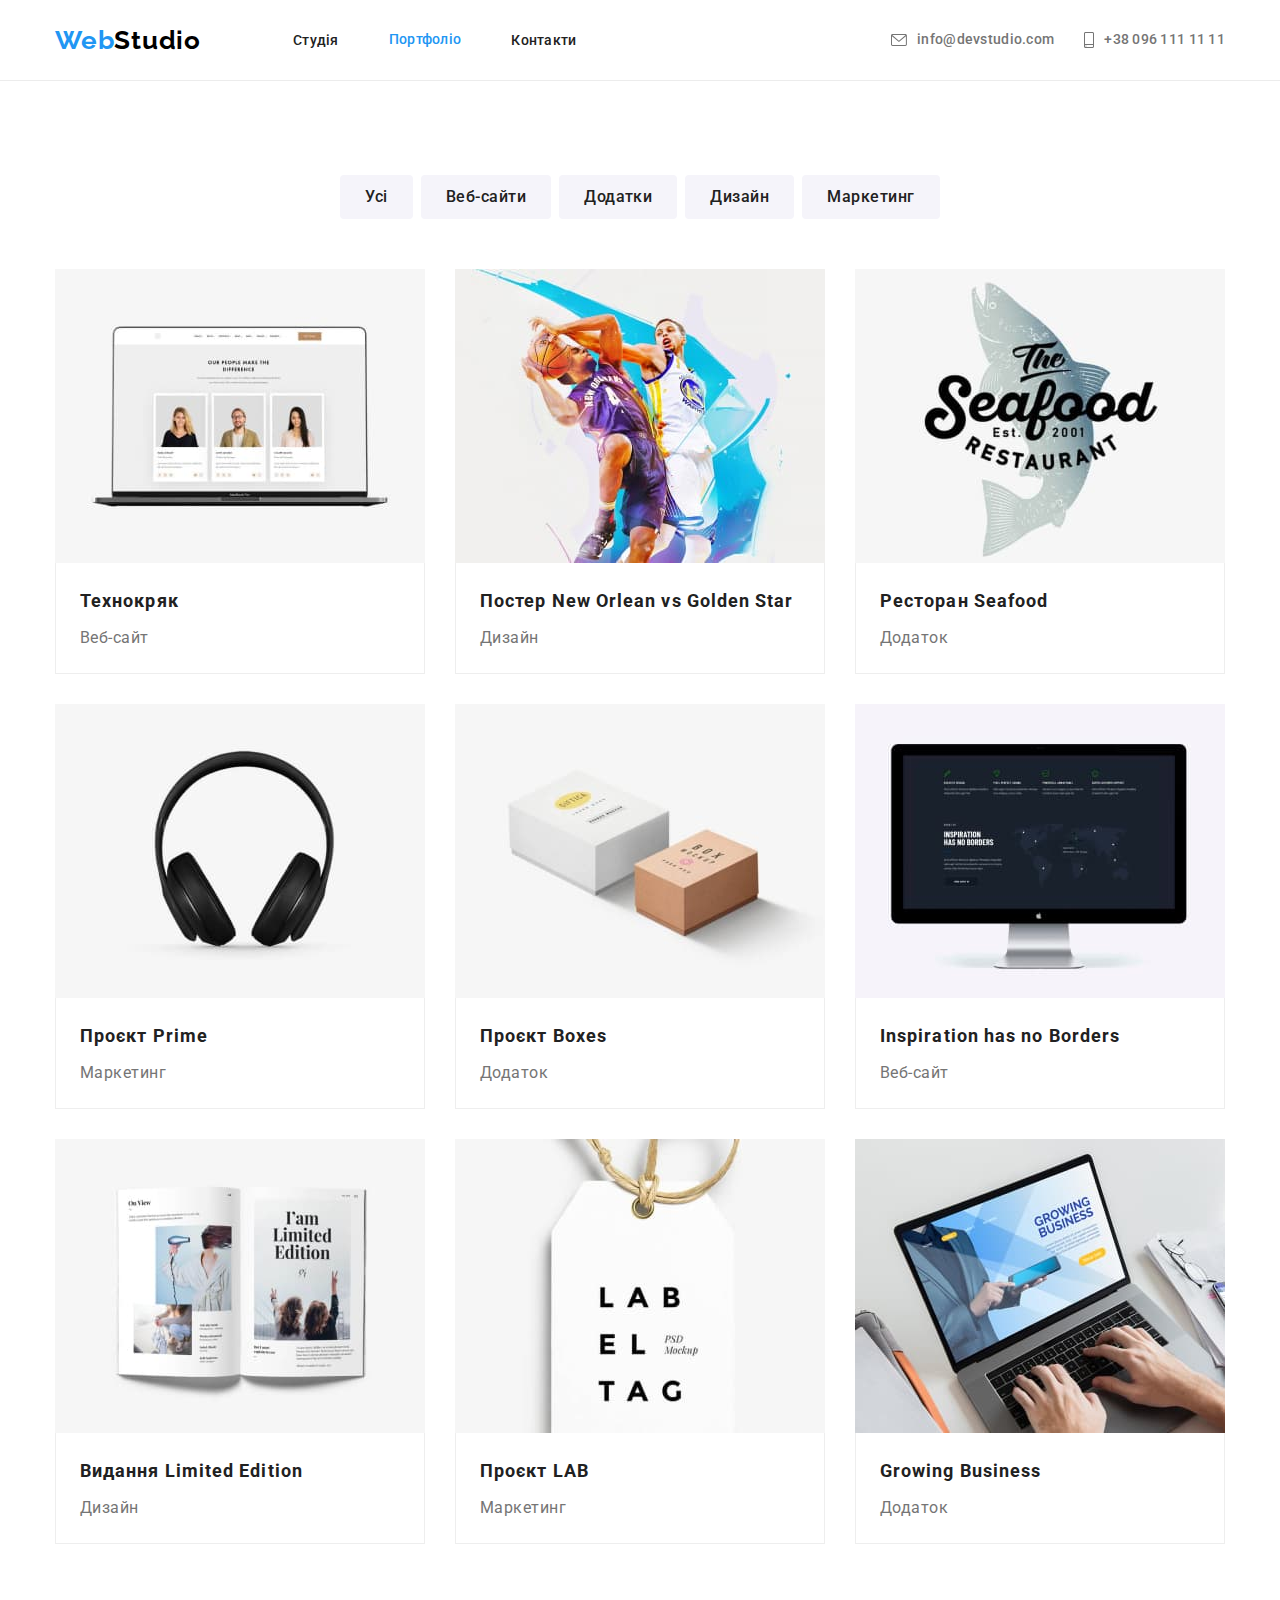
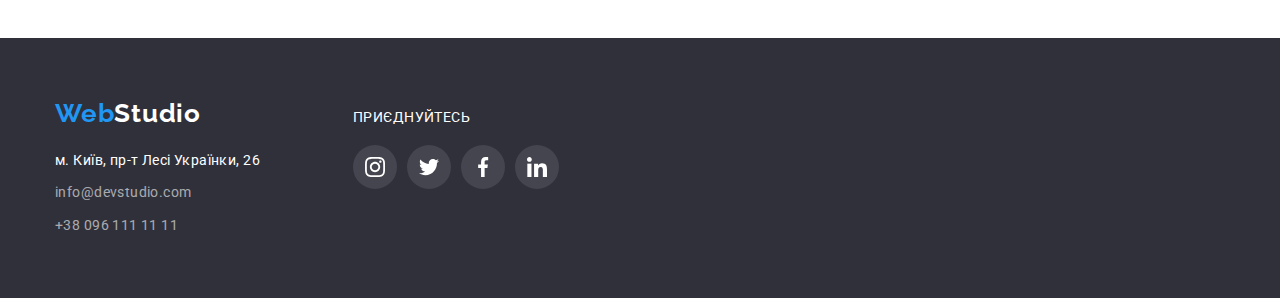
==== portfolio.html @ d12665d5 "скопировал файлы ДЗ 4" ====
<!DOCTYPE html>
<html lang="uk">
  <head>
    <meta charset="UTF-8" />
    <meta http-equiv="X-UA-Compatible" content="IE=edge" />
    <meta name="viewport" content="width=device-width, initial-scale=1.0" />
    <title>Document</title>
    <link rel="preconnect" href="https://fonts.googleapis.com" />
    <link rel="preconnect" href="https://fonts.gstatic.com" crossorigin />
    <link
      href="https://fonts.googleapis.com/css2?family=Raleway:wght@700&family=Roboto:wght@400;500;700;900&display=swap"
      rel="stylesheet"
    />
    <link
      rel="stylesheet"
      href="https://cdnjs.cloudflare.com/ajax/libs/modern-normalize/1.0.0/modern-normalize.min.css"
    />
    <link rel="stylesheet" href="./css/common.css" />
    <link rel="stylesheet" href="./css/portfolio.css" />
  </head>
  <body>
    <header class="header">
      <div class="container header-container">
        <nav class="nav-header">
          <a href="index.html" class="logo logo-header"
            ><span class="accentlogo">Web</span>Studio</a
          >
          <ul class="site-nav">
            <li class="site-nav-item"><a href="index.html" class="link">Студія</a></li>
            <li class="site-nav-item">
              <a href="portfolio.html" class="link current">Портфоліо</a>
            </li>
            <li class="site-nav-item"><a href="" class="link">Контакти</a></li>
          </ul>
        </nav>

        <ul class="contacts">
          <li class="contacts-item">
            <a href="mailto:info@devstudio.com" class="contacts-link">
              <svg class="icon-header-mail" width="16" height="12">
                <use href="./images/icons.svg#icon-mail"></use>
              </svg>
              info@devstudio.com</a
            >
          </li>
          <li class="contacts-item">
            <a href="tel:+390961111111" class="contacts-link">
              <svg class="icon-header-smartphone" width="10" height="16">
                <use href="./images/icons.svg#icon-smartphone"></use>
              </svg>
              +38 096 111 11 11</a
            >
          </li>
        </ul>
      </div>
    </header>
    <main>
      <section class="section">
        <div class="container">
          <h1 class="visually-hidden">Список прикладів робіт</h1>
          <ul class="portfolio-menu-list">
            <li class="portfolio-menu-item">
              <button type="button" class="btn-secondary">Усі</button>
            </li>
            <li class="portfolio-menu-item">
              <button type="button" class="btn-secondary">Веб-сайти</button>
            </li>
            <li class="portfolio-menu-item">
              <button type="button" class="btn-secondary">Додатки</button>
            </li>
            <li class="portfolio-menu-item">
              <button type="button" class="btn-secondary">Дизайн</button>
            </li>
            <li class="portfolio-menu-item">
              <button type="button" class="btn-secondary">Маркетинг</button>
            </li>
          </ul>
          <ul class="portfolio-list">
            <li class="portfolio-item">
              <a href="" class="portfolio-link">
                <img src="./images/notebook.jpg" class="portfolio-img" alt="ноутбук" width="370" />
                <div class="portfolio-title-text">
                  <h2 class="portfolio-sub-title">Технокряк</h2>
                  <p class="portfolio-text">Веб-сайт</p>
                </div>
              </a>
            </li>
            <li class="portfolio-item">
              <a href="" class="portfolio-link">
                <img
                  src="./images/basketball.jpg"
                  class="portfolio-img"
                  alt="басектболісти"
                  width="370"
                />
                <div class="portfolio-title-text">
                  <h2 class="portfolio-sub-title">Постер New Orlean vs Golden Star</h2>
                  <p class="portfolio-text">Дизайн</p>
                </div>
              </a>
            </li>
            <li class="portfolio-item">
              <a href="" class="portfolio-link">
                <img src="./images/seafood.jpg" class="portfolio-img" alt="емблема" width="370" />
                <div class="portfolio-title-text">
                  <h2 class="portfolio-sub-title">Ресторан Seafood</h2>
                  <p class="portfolio-text">Додаток</p>
                </div>
              </a>
            </li>
            <li class="portfolio-item">
              <a href="" class="portfolio-link">
                <img
                  src="./images/headphones.jpg"
                  class="portfolio-img"
                  alt="навушники"
                  width="370"
                />
                <div class="portfolio-title-text">
                  <h2 class="portfolio-sub-title">Проєкт Prime</h2>
                  <p class="portfolio-text">Маркетинг</p>
                </div>
              </a>
            </li>
            <li class="portfolio-item">
              <a href="" class="portfolio-link">
                <img src="./images/boxes.jpg" class="portfolio-img" alt="коробки" width="370" />
                <div class="portfolio-title-text">
                  <h2 class="portfolio-sub-title">Проєкт Boxes</h2>
                  <p class="portfolio-text">Додаток</p>
                </div>
              </a>
            </li>
            <li class="portfolio-item">
              <a href="" class="portfolio-link">
                <img src="./images/monitor.jpg" class="portfolio-img" alt="монітор" width="370" />
                <div class="portfolio-title-text">
                  <h2 class="portfolio-sub-title">Inspiration has no Borders</h2>
                  <p class="portfolio-text">Веб-сайт</p>
                </div>
              </a>
            </li>
            <li class="portfolio-item">
              <a href="" class="portfolio-link">
                <img src="./images/book.jpg" class="portfolio-img" alt="книга" width="370" />
                <div class="portfolio-title-text">
                  <h2 class="portfolio-sub-title">Видання Limited Edition</h2>
                  <p class="portfolio-text">Дизайн</p>
                </div>
              </a>
            </li>
            <li class="portfolio-item">
              <a href="" class="portfolio-link">
                <img src="./images/tag.jpg" class="portfolio-img" alt="брелок" width="370" />
                <div class="portfolio-title-text">
                  <h2 class="portfolio-sub-title">Проєкт LAB</h2>
                  <p class="portfolio-text">Маркетинг</p>
                </div>
              </a>
            </li>
            <li class="portfolio-item">
              <a href="" class="portfolio-link">
                <img
                  src="./images/notebook-work.jpg"
                  class="portfolio-img"
                  alt="ноутбук-праця"
                  width="370"
                />
                <div class="portfolio-title-text">
                  <h2 class="portfolio-sub-title">Growing Business</h2>
                  <p class="portfolio-text">Додаток</p>
                </div>
              </a>
            </li>
          </ul>
        </div>
      </section>
    </main>
    <footer class="footer">
      <div class="container footer-container">
        <div class="footer-container-address">
          <a href="index.html" class="logo"><span class="accentlogo">Web</span>Studio</a>
          <address class="address-footer">
            <ul class="address-footer-list">
              <li class="address-item">
                <a
                  href="https://goo.gl/maps/RYjKqLjYyLRPvNdB7"
                  target="_blank"
                  rel="noopener noreferrer"
                  class="address-link"
                  >м. Київ, пр-т Лесі Українки, 26</a
                >
              </li>
              <li class="address-item">
                <a href="mailto:info@devstudio.com" class="footer-contacts">info@devstudio.com</a>
              </li>
              <li class="address-item">
                <a href="tel:+380961111111" class="footer-contacts">+38 096 111 11 11</a>
              </li>
            </ul>
          </address>
        </div>
        <div class="footer-social-container">
          <p class="social-links-text">приєднуйтесь</p>
          <ul class="social-links-list">
            <li>
              <a href="" class="footer-social-links">
                <svg class="social-links-icon" width="20" height="20">
                  <use href="./images/icons.svg#icon-instagram"></use>
                </svg>
              </a>
            </li>
            <li>
              <a href="" class="footer-social-links">
                <svg class="social-links-icon" width="20" height="20">
                  <use href="./images/icons.svg#icon-twitter"></use>
                </svg>
              </a>
            </li>
            <li>
              <a href="" class="footer-social-links"
                ><svg class="social-links-icon" width="20" height="20">
                  <use href="./images/icons.svg#icon-facebook"></use>
                </svg>
              </a>
            </li>
            <li>
              <a href="" class="footer-social-links">
                <svg class="social-links-icon" width="20" height="20">
                  <use href="./images/icons.svg#icon-linkedin"></use>
                </svg>
              </a>
            </li>
          </ul>
        </div>
      </div>
    </footer>
  </body>
</html>
---- css/common.css ----
/* цвет основного текста #212121 */
/* цвет вторичного текста #757575 */
/* цвет белый #FFFFFF */
/* цвет акцент #2196F3 */
/* цвет фона главного заголовка #2F303A */
:root {
  --primary-text-color: #212121;
  --p-text-color: #757575;
  --accent-color: #2196f3;
  --primary-white-color: #ffffff;
}

body {
  background-color: var(--primary-white-color);
  color: var(--primary-text-color);

  font-family: Roboto, sans-serif;
  letter-spacing: 0.03em;
}
h1,
h2,
h3,
p {
  margin-top: 0;
  margin-bottom: 0;
}
ul {
  margin-top: 0;
  margin-bottom: 0;
  padding-left: 0;
  list-style: none;
}
img,
a {
  display: block;
}

/* header nav */
.container {
  width: 1200px;
  padding-left: 15px;
  padding-right: 15px;
  margin: 0 auto;
}
.header-container {
  display: flex;
  align-items: center;
}

.header {
  border-bottom: 1px solid #ececec;
}
.nav-header {
  display: flex;
  align-items: center;
}
.logo {
  display: inline-block;
  color: #000000;

  font-family: Raleway;
  font-size: 26px;
  font-weight: 700;
  line-height: 1.19;
  letter-spacing: 0.03em;
  text-decoration: none;
}

.accentlogo {
  color: var(--accent-color);
}

.site-nav {
  display: flex;
  align-items: center;
  margin-left: 92px;
}
.site-nav-item:not(:last-child) {
  margin-right: 50px;
}
.site-nav .link.current {
  color: var(--accent-color);

  line-height: 1.14;
}
.site-nav a {
  color: var(--primary-text-color);
  font-size: 14px;
  font-weight: 500;
  text-decoration: none;
  letter-spacing: 0.02em;
}
.link {
  padding-top: 32px;
  padding-bottom: 32px;
  display: block;
}

.site-nav a:hover,
.site-nav a:focus {
  color: var(--accent-color);
}

.contacts {
  display: flex;
  align-items: center;
  margin-left: auto;
}
.contacts-item:not(:last-child) {
  margin-right: 30px;
}

.contacts-link {
  display: inline-flex;
  align-items: center;
  padding-top: 32px;
  padding-bottom: 32px;
  color: var(--p-text-color);
  text-decoration: none;

  font-size: 14px;
  font-weight: 500;
  line-height: 1.14;
  letter-spacing: 0.02em;
}

.icon-header-mail {
  margin-right: 10px;
  width: 16px;
  height: 12px;
  fill: currentColor;
}

.icon-header-smartphone {
  margin-right: 10px;
  width: 10px;
  height: 16px;
  fill: currentColor;
}

.contacts-link:hover,
.contacts-link:focus {
  color: var(--accent-color);
}
/* footer */

.footer {
  background-color: #2f303a;
  padding-top: 60px;
  padding-bottom: 60px;
  display: flex;
  justify-content: center;
  align-items: center;
}

.footer-container-address {
  margin-right: 93px;
}

.footer-container {
  display: flex;
  align-items: baseline;
}

.footer .logo {
  color: var(--primary-white-color);
}

.footer .accentlogo {
  color: var(--accent-color);
}

.footer:hover,
.footer:focus {
  color: var(--accent-color);
}

.address-footer {
  font-style: normal;
}

.address-footer-list {
  margin-top: 20px;
}

.address-item:not(:last-child) {
  margin-bottom: 9px;
}

.address-link {
  color: var(--primary-white-color);

  text-decoration: none;

  font-size: 14px;
  line-height: 1.7;
  letter-spacing: 0.03em;
}

.address-link:hover,
.address-link:focus {
  color: var(--accent-color);
}

.footer-contacts {
  color: rgba(255, 255, 255, 0.6);

  text-decoration: none;

  font-style: normal;
  font-size: 14px;
  line-height: 1.7;
  letter-spacing: 0.03em;
}

.footer-contacts:hover,
.footer-contacts:focus {
  color: var(--accent-color);
}

.social-links-text {
  margin-bottom: 20px;
  color: var(--primary-white-color);
  font-size: 14px;
  line-height: calc(16 / 14);
  letter-spacing: 0.03em;
  text-transform: uppercase;
}

.social-links-list {
  display: flex;
}

.footer-social-links {
  margin-right: 10px;
  background-color: rgba(255, 255, 255, 0.1);
  border-radius: 50%;
  width: 44px;
  height: 44px;
  display: flex;
  align-items: center;
  justify-content: center;
}

.social-links-icon {
  fill: var(--primary-white-color);
  width: 20px;
  height: 20px;
}

.social-links-item:last-child {
  margin-right: 0;
}

.footer-social-links:hover,
.footer-social-links:focus {
  background-color: var(--accent-color);
}
---- css/portfolio.css ----
/* main */

.section {
  padding-bottom: 94px;
  padding-top: 94px;
}
.visually-hidden {
  position: absolute;
  width: 1px;
  height: 1px;
  margin: -1px;
  border: 0;
  padding: 0;
  white-space: nowrap;
  clip-path: inset(100%);
  clip: rect(0 0 0 0);
  overflow: hidden;
}
.portfolio-menu-list {
  display: flex;
  justify-content: center;
  margin-bottom: 50px;
  gap: 8px;
}

.btn-secondary {
  border-radius: 4px;
  border: solid transparent;
  padding: 6px 22px;

  color: var(--primary-text-color);
  background-color: #f5f4fa;

  cursor: pointer;

  font-weight: 500;
  line-height: 1.62;
  letter-spacing: 0.03em;
}
.btn-secondary:hover,
.btn-secondary:focus {
  color: var(--primary-white-color);
  background-color: var(--accent-color);
  box-shadow: 0px 3px 1px rgba(0, 0, 0, 0.1), 0px 1px 2px rgba(0, 0, 0, 0.08),
    0px 2px 2px rgba(0, 0, 0, 0.12);
}

.portfolio-item {
  width: 370px;
}

.portfolio-list {
  display: flex;
  flex-wrap: wrap;
  gap: 30px;
}

.portfolio-link {
  text-decoration: none;
  display: block;
}

.portfolio-link:hover,
.portfolio-link:focus {
  box-shadow: 0px 1px 1px rgba(0, 0, 0, 0.12), 0px 4px 4px rgba(0, 0, 0, 0.06),
    1px 4px 6px rgba(0, 0, 0, 0.16);
  outline: transparent;
}

.portfolio-title-text {
  padding-top: 20px;
  padding-left: 24px;
  padding-right: 24px;
  padding-bottom: 20px;
  border: 1px solid #eeeeee;
  border-top: 0px;
}

.portfolio-sub-title {
  margin-bottom: 4px;
  color: var(--primary-text-color);

  font-size: 18px;
  line-height: 2;
  letter-spacing: 0.06em;
}
.portfolio-text {
  color: var(--p-text-color);

  line-height: 1.87;
}
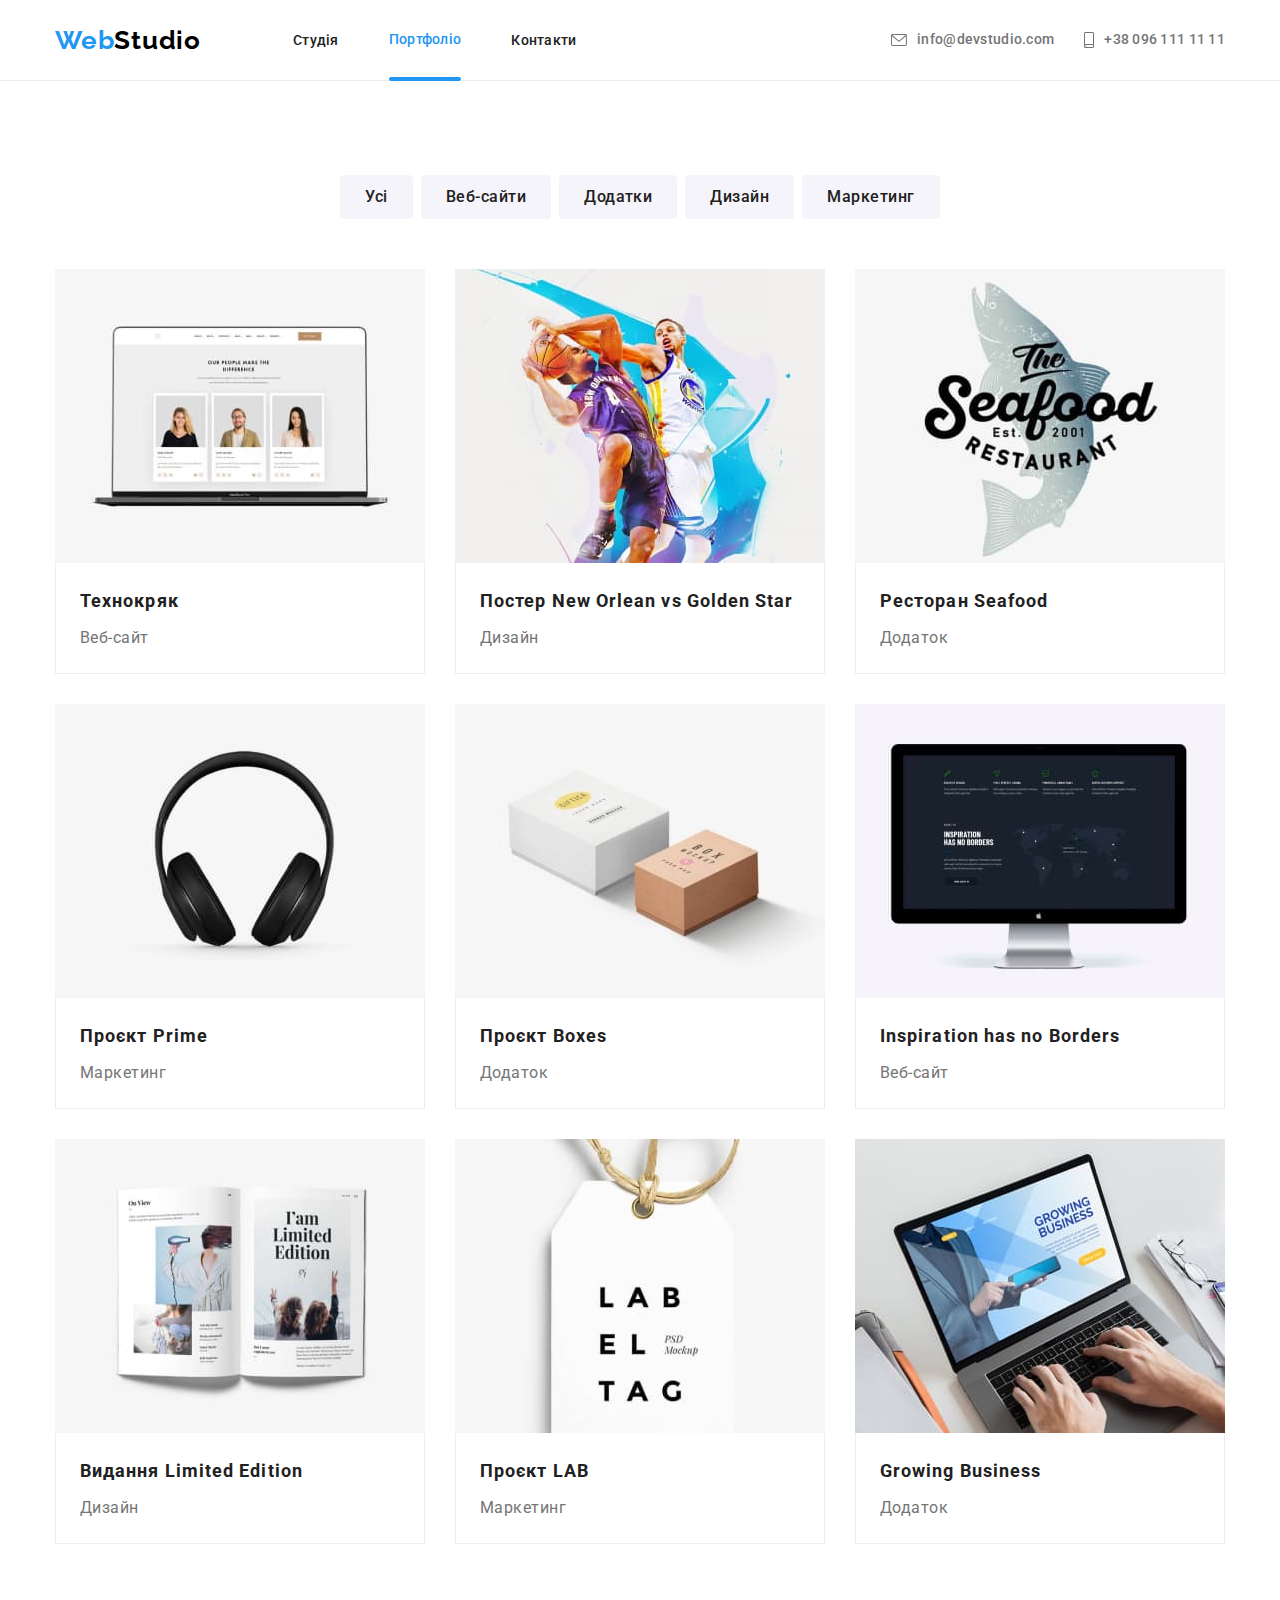
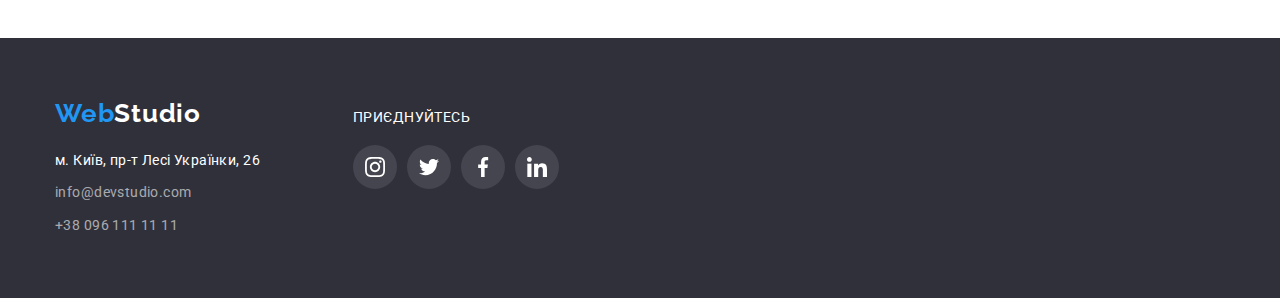
==== commit 7b6ca3b9: "исправил ошибки по дз 4 и сделал портфолио дз 5" ====
--- a/portfolio.html
+++ b/portfolio.html
@@ -78,7 +78,20 @@
           <ul class="portfolio-list">
             <li class="portfolio-item">
               <a href="" class="portfolio-link">
-                <img src="./images/notebook.jpg" class="portfolio-img" alt="ноутбук" width="370" />
+                <div class="overlay-wrapper">
+                  <img
+                    src="./images/notebook.jpg"
+                    class="portfolio-img"
+                    alt="ноутбук"
+                    width="370"
+                  />
+                  <p class="overlay">
+                    Ресурс пропонує комплексні пропозиції з різним рівнем функціоналу та сервісів.
+                    Все це дозволить відвідувачу отримати вичерпні відомості про компанію чи
+                    приватну особу.
+                  </p>
+                </div>
+
                 <div class="portfolio-title-text">
                   <h2 class="portfolio-sub-title">Технокряк</h2>
                   <p class="portfolio-text">Веб-сайт</p>
--- a/css/common.css
+++ b/css/common.css
@@ -83,6 +83,18 @@
 
   line-height: 1.14;
 }
+
+.link.current::after {
+  content: '';
+  width: 100%;
+  height: 4px;
+  background-color: #2196f3;
+  border-radius: 2px;
+  position: absolute;
+  left: 0;
+  bottom: -1px;
+}
+
 .site-nav a {
   color: var(--primary-text-color);
   font-size: 14px;
@@ -94,11 +106,25 @@
   padding-top: 32px;
   padding-bottom: 32px;
   display: block;
-}
-
-.site-nav a:hover,
-.site-nav a:focus {
-  color: var(--accent-color);
+  position: relative;
+  transition: color 250ms cubic-bezier(0.4, 0, 0.2, 1);
+}
+
+.link:hover,
+.link:focus {
+  color: var(--accent-color);
+}
+
+.link:hover::after,
+.link:focus::after {
+  content: '';
+  width: 100%;
+  height: 4px;
+  background-color: #2196f3;
+  border-radius: 2px;
+  position: absolute;
+  left: 0;
+  bottom: -1px;
 }
 
 .contacts {
@@ -122,6 +148,7 @@
   font-weight: 500;
   line-height: 1.14;
   letter-spacing: 0.02em;
+  transition: color 250ms cubic-bezier(0.4, 0, 0.2, 1);
 }
 
 .icon-header-mail {
@@ -195,6 +222,7 @@
   font-size: 14px;
   line-height: 1.7;
   letter-spacing: 0.03em;
+  transition: 250ms cubic-bezier(0.4, 0, 0.2, 1);
 }
 
 .address-link:hover,
@@ -240,6 +268,7 @@
   display: flex;
   align-items: center;
   justify-content: center;
+  transition: 250ms cubic-bezier(0.4, 0, 0.2, 1);
 }
 
 .social-links-icon {
--- a/css/portfolio.css
+++ b/css/portfolio.css
@@ -58,13 +58,8 @@
 .portfolio-link {
   text-decoration: none;
   display: block;
-}
-
-.portfolio-link:hover,
-.portfolio-link:focus {
-  box-shadow: 0px 1px 1px rgba(0, 0, 0, 0.12), 0px 4px 4px rgba(0, 0, 0, 0.06),
-    1px 4px 6px rgba(0, 0, 0, 0.16);
   outline: transparent;
+  transition: box-shadow 250ms cubic-bezier(0.4, 0, 0.2, 1);
 }
 
 .portfolio-title-text {
@@ -89,3 +84,35 @@
 
   line-height: 1.87;
 }
+
+.overlay {
+  width: 100%;
+  height: 100%;
+  position: absolute;
+  left: 0;
+  top: 0;
+  background: rgba(33, 150, 243, 0.9);
+  font-size: 18px;
+  line-height: calc(28 / 18);
+  letter-spacing: 0.03em;
+  padding: 63px 24px;
+  color: #ffffff;
+  transform: translateY(100%);
+  transition: transform 250ms cubic-bezier(0.4, 0, 0.2, 1);
+}
+
+.overlay-wrapper {
+  position: relative;
+  overflow: hidden;
+}
+
+.portfolio-link:hover .overlay,
+.portfolio-link:focus .overlay {
+  transform: translateY(0);
+}
+
+.portfolio-link:hover,
+.portfolio-link:focus {
+  box-shadow: 0px 1px 1px rgba(0, 0, 0, 0.12), 0px 4px 4px rgba(0, 0, 0, 0.06),
+    1px 4px 6px rgba(0, 0, 0, 0.16);
+}
